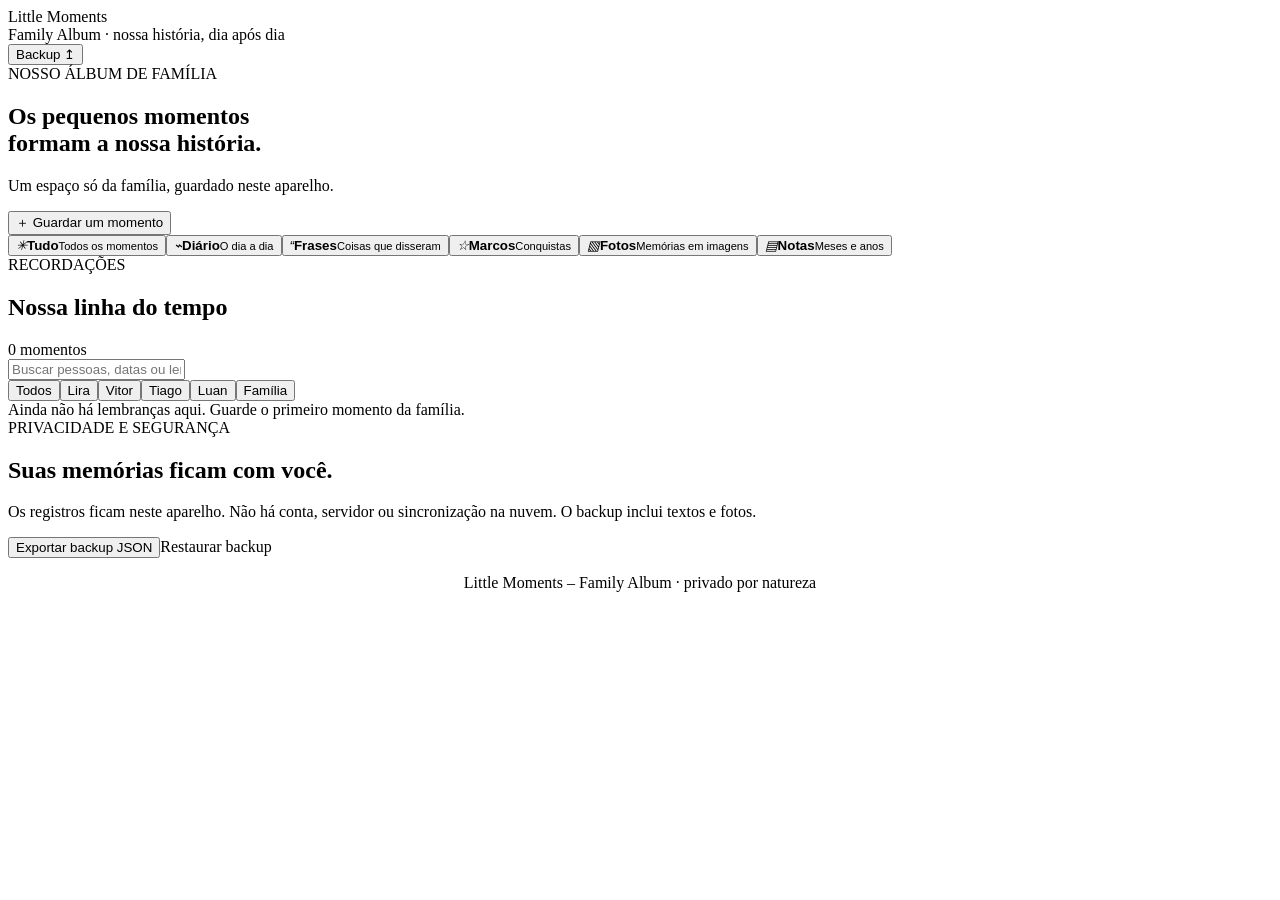
==== family-album/index.html @ c8107797 "Publish independent Family Album PWA" ====
<!doctype html>
<html lang="pt-BR"><head><meta charset="utf-8"><meta name="viewport" content="width=device-width,initial-scale=1,viewport-fit=cover"><meta name="theme-color" content="#f7f5f0"><meta name="description" content="Álbum privado de memórias da família"><link rel="manifest" href="./manifest.webmanifest"><title>Little Moments – Family Album</title>
<style>
:root{--bg:#f7f5f0;--paper:#fff;--sand:#eee9df;--ink:#34342f;--muted:#85847c;--line:#e8e5de;--accent:#807765;--dark:#655e50;--shadow:0 10px 30px rgba(45,40,30,.045}*{box-sizing:border-box}body{margin:0;background:var(--bg);color:var(--ink);font-family:Inter,-apple-system,BlinkMacSystemFont,"Segoe UI",sans-serif;line-height:1.5}.app{max-width:820px;margin:auto;padding:24px 18px 32px}.top{display:flex;justify-content:space-between;align-items:center;margin-bottom:22px}.brand{font:27px Georgia,serif}.sub,.muted,.small{color:var(--muted);font-size:12px}.panel{background:var(--paper);border:1px solid var(--line);border-radius:20px;box-shadow:var(--shadow)}.hero{padding:28px;background:linear-gradient(135deg,#fff,#f1eee7)}.eyebrow{font-size:10px;letter-spacing:1.6px;color:var(--muted);font-weight:700}.hero h1{font:400 clamp(29px,6vw,43px)/1.12 Georgia,serif;margin:14px 0 10px}.hero h1 span{color:#8b8375}.hero p{font-size:14px;color:var(--muted)}button{cursor:pointer;font:inherit}.primary,.secondary{border-radius:11px;padding:11px 15px;font-size:13px;font-weight:650}.primary{background:var(--dark);border:1px solid var(--dark);color:white}.secondary{background:white;border:1px solid #d9d4ca;color:var(--ink)}.cats{display:grid;grid-template-columns:repeat(3,1fr);gap:9px;margin:16px 0 30px}.cat{background:white;border:1px solid var(--line);border-radius:14px;padding:13px;text-align:left;min-height:88px;color:var(--ink)}.cat.active{background:#f0ece4;border-color:#d7d0c2}.cat b{display:block;font-size:13px}.cat small{color:var(--muted);font-size:11px}.cat i{display:block;color:var(--accent);font:22px Georgia;margin-bottom:5px}.heading{display:flex;justify-content:space-between;align-items:end;margin-bottom:12px}.heading h2{font-size:20px;margin:3px 0}.search{width:100%;padding:12px;border:1px solid var(--line);border-radius:11px;background:white;font:13px inherit}.filters{display:flex;gap:7px;overflow:auto;padding:11px 0}.filter{white-space:nowrap;border:1px solid var(--line);background:white;border-radius:30px;padding:7px 12px;font-size:11px;color:var(--muted)}.filter.active{background:#e9e4da;color:var(--ink)}.entries{display:grid;gap:9px}.entry{background:white;border:1px solid var(--line);border-radius:14px;padding:15px;display:grid;grid-template-columns:1fr auto;gap:8px}.meta{font-size:10px;color:var(--muted)}.tag{background:#f0ede7;border-radius:20px;padding:3px 8px;margin-left:6px}.entry h3{font-size:15px;margin:8px 0 3px}.entry p{font-size:13px;color:#77766f;white-space:pre-wrap;margin:0}.entry img{width:100%;max-height:250px;object-fit:cover;border-radius:9px;margin-top:10px}.tools button{border:0;background:none;color:var(--muted);font-size:18px}.empty{text-align:center;padding:25px;border:1px dashed #dcd7ce;border-radius:14px;color:var(--muted);font-size:13px}.backup{padding:20px;margin-top:28px}.backup p{font-size:12px;color:var(--muted)}.actions{display:flex;gap:8px;flex-wrap:wrap}dialog{width:min(540px,calc(100% - 24px));max-height:90dvh;border:1px solid var(--line);border-radius:18px;padding:22px;background:var(--bg);color:var(--ink)}dialog::backdrop{background:#24231f66}label{display:block;font-size:12px;font-weight:600;margin:12px 0}input,select,textarea{display:block;width:100%;margin-top:6px;padding:11px;border:1px solid #e2ded5;border-radius:10px;background:white;color:var(--ink);font:13px inherit}textarea{min-height:100px}.form-actions{display:flex;justify-content:flex-end;gap:8px;margin-top:18px}.toast{position:fixed;bottom:20px;left:50%;transform:translateX(-50%);background:#34342f;color:white;padding:10px 15px;border-radius:30px;font-size:12px;display:none}@media(max-width:480px){.app{padding:18px 14px}.cats{grid-template-columns:repeat(2,1fr)}.hero{padding:23px}.brand{font-size:24px}}
</style></head><body><main class="app">
<header class="top"><div><div class="brand">Little Moments</div><div class="sub">Family Album · nossa história, dia após dia</div></div><button class="secondary" id="backupTop">Backup ↥</button></header>
<section class="panel hero"><div class="eyebrow">NOSSO ÁLBUM DE FAMÍLIA</div><h1>Os pequenos momentos<br>formam <span>a nossa história.</span></h1><p>Um espaço só da família, guardado neste aparelho.</p><button class="primary" id="add">＋ Guardar um momento</button></section>
<section class="cats" id="cats"><button class="cat active" data-kind="all"><i>✳</i><b>Tudo</b><small>Todos os momentos</small></button><button class="cat" data-kind="diary"><i>⌁</i><b>Diário</b><small>O dia a dia</small></button><button class="cat" data-kind="quote"><i>“</i><b>Frases</b><small>Coisas que disseram</small></button><button class="cat" data-kind="milestone"><i>☆</i><b>Marcos</b><small>Conquistas</small></button><button class="cat" data-kind="photo"><i>▧</i><b>Fotos</b><small>Memórias em imagens</small></button><button class="cat" data-kind="note"><i>▤</i><b>Notas</b><small>Meses e anos</small></button></section>
<section><div class="heading"><div><div class="eyebrow">RECORDAÇÕES</div><h2>Nossa linha do tempo</h2></div><span class="small" id="count">0 momentos</span></div><input class="search" id="search" placeholder="Buscar pessoas, datas ou lembranças…"><div class="filters" id="people"><button class="filter active" data-person="all">Todos</button><button class="filter" data-person="Lira">Lira</button><button class="filter" data-person="Vitor">Vitor</button><button class="filter" data-person="Tiago">Tiago</button><button class="filter" data-person="Luan">Luan</button><button class="filter" data-person="Família">Família</button></div><div class="entries" id="entries"></div></section>
<section class="panel backup"><div class="eyebrow">PRIVACIDADE E SEGURANÇA</div><h2>Suas memórias ficam com você.</h2><p>Os registros ficam neste aparelho. Não há conta, servidor ou sincronização na nuvem. O backup inclui textos e fotos.</p><div class="actions"><button class="primary" id="export">Exportar backup JSON</button><label class="secondary">Restaurar backup<input id="import" type="file" accept="application/json,.json" hidden></label></div></section><p class="small" style="text-align:center">Little Moments – Family Album · privado por natureza</p></main>
<dialog id="editor"><form id="form"><div class="eyebrow">GUARDAR UMA LEMBRANÇA</div><h2 id="formTitle">Novo momento</h2><input id="id" type="hidden"><label>Tipo<select id="kind"><option value="diary">Diário</option><option value="quote">Frase / criança</option><option value="milestone">Marco importante</option><option value="photo">Foto</option><option value="note">Nota mensal ou anual</option></select></label><label>Título<input id="title" maxlength="120" placeholder="Ex.: Um domingo especial"></label><label>Data<input id="date" type="date" required></label><label>Quem aparece<select id="person"><option>Família</option><option>Lira</option><option>Vitor</option><option>Tiago</option><option>Luan</option></select></label><label>Conte a lembrança<textarea id="body" placeholder="O que aconteceu? O que você quer lembrar?"></textarea></label><label>Foto (opcional)<input id="photo" type="file" accept="image/*"></label><div class="form-actions"><button type="button" class="secondary" id="cancel">Cancelar</button><button class="primary">Salvar momento</button></div></form></dialog><div class="toast" id="toast"></div>
<script>
(()=>{'use strict';const DB='little-moments-family-db',STORE='memories',labels={diary:'Diário',quote:'Frase',milestone:'Marco',photo:'Foto',note:'Nota'};let db,rows=[],kind='all',person='all',oldPhoto=null;const $=id=>document.getElementById(id);function openDB(){return new Promise((ok,no)=>{const r=indexedDB.open(DB,1);r.onupgradeneeded=()=>r.result.createObjectStore(STORE,{keyPath:'id'});r.onsuccess=()=>ok(r.result);r.onerror=()=>no(r.error)})}function all(){return new Promise((ok,no)=>{const r=db.transaction(STORE).objectStore(STORE).getAll();r.onsuccess=()=>ok(r.result);r.onerror=()=>no(r.error)})}function save(x){return new Promise((ok,no)=>{const t=db.transaction(STORE,'readwrite');t.objectStore(STORE).put(x);t.oncomplete=ok;t.onerror=()=>no(t.error)})}function del(id){return new Promise((ok,no)=>{const t=db.transaction(STORE,'readwrite');t.objectStore(STORE).delete(id);t.oncomplete=ok;t.onerror=()=>no(t.error)})}function safe(s=''){return String(s).replace(/[&<>"']/g,c=>({'&':'&amp;','<':'&lt;','>':'&gt;','"':'&quot;',"'":'&#39;'}[c]))}function toast(s){$('toast').textContent=s;$('toast').style.display='block';setTimeout(()=>$('toast').style.display='none',2200)}function date(s){return s?new Date(s+'T12:00:00').toLocaleDateString('pt-BR',{day:'2-digit',month:'long',year:'numeric'}):''}async function refresh(){rows=(await all()).sort((a,b)=>b.date.localeCompare(a.date)||b.updated-a.updated);render()}function render(){const q=$('search').value.toLocaleLowerCase('pt-BR'),list=rows.filter(x=>(kind==='all'||x.kind===kind)&&(person==='all'||x.person===person)&&(!q||[x.title,x.body,x.person,x.date,labels[x.kind]].join(' ').toLocaleLowerCase('pt-BR').includes(q)));$('count').textContent=list.length+' momentos';$('entries').innerHTML=list.length?list.map(x=>'<article class="entry"><div><div class="meta">'+date(x.date)+' <span class="tag">'+(labels[x.kind]||'Momento')+'</span></div><h3>'+safe(x.title||labels[x.kind]||'Lembrança')+'</h3>'+(x.body?'<p>'+safe(x.body)+'</p>':'')+(x.photo?'<img alt="Foto da lembrança" src="'+URL.createObjectURL(x.photo)+'">':'')+'<div class="small">'+safe(x.person||'Família')+'</div></div><div class="tools"><button data-edit="'+x.id+'">✎</button><button data-del="'+x.id+'">×</button></div></article>').join(''):'<div class="empty">Ainda não há lembranças aqui. Guarde o primeiro momento da família.</div>'}function newItem(){ $('form').reset();$('id').value='';$('formTitle').textContent='Novo momento';$('date').value=new Date().toISOString().slice(0,10);$('person').value='Família';oldPhoto=null;$('editor').showModal()}$('add').onclick=newItem;$('backupTop').onclick=()=>$('export').click();$('cancel').onclick=()=>$('editor').close();$('search').oninput=render;$('cats').onclick=e=>{const b=e.target.closest('[data-kind]');if(!b)return;kind=b.dataset.kind;document.querySelectorAll('.cat').forEach(x=>x.classList.toggle('active',x===b));render()};$('people').onclick=e=>{const b=e.target.closest('[data-person]');if(!b)return;person=b.dataset.person;document.querySelectorAll('.filter').forEach(x=>x.classList.toggle('active',x===b));render()};$('entries').onclick=async e=>{const d=e.target.closest('[data-del]'),ed=e.target.closest('[data-edit]');if(d&&confirm('Excluir esta lembrança?')){await del(d.dataset.del);await refresh()}if(ed){const x=rows.find(a=>a.id===ed.dataset.edit);$('id').value=x.id;$('kind').value=x.kind;$('title').value=x.title||'';$('date').value=x.date;$('person').value=x.person||'Família';$('body').value=x.body||'';oldPhoto=x.photo||null;$('formTitle').textContent='Editar momento';$('editor').showModal()}};$('form').onsubmit=async e=>{e.preventDefault();const id=$('id').value||crypto.randomUUID(),prev=rows.find(x=>x.id===id),file=$('photo').files[0];await save({id,kind:$('kind').value,title:$('title').value.trim(),date:$('date').value,person:$('person').value,body:$('body').value.trim(),photo:file||oldPhoto||null,created:prev?.created||Date.now(),updated:Date.now()});$('editor').close();await refresh();toast('Salvo neste aparelho.')};function blobData(b){return new Promise((ok,no)=>{const r=new FileReader();r.onload=()=>ok({data:r.result,type:b.type});r.onerror=no;r.readAsDataURL(b)})}function dataBlob(x){return fetch(x.data).then(r=>r.blob())}$('export').onclick=async()=>{const memories=await all(),payload={format:'little-moments-family-album',version:1,exportedAt:new Date().toISOString(),memories:await Promise.all(memories.map(async x=>({...x,photo:x.photo?await blobData(x.photo):null})))};const url=URL.createObjectURL(new Blob([JSON.stringify(payload)],{type:'application/json'})),a=document.createElement('a');a.href=url;a.download='little-moments-family-backup-'+new Date().toISOString().slice(0,10)+'.json';a.click();URL.revokeObjectURL(url)};$('import').onchange=async e=>{try{const data=JSON.parse(await e.target.files[0].text());if(data.format!=='little-moments-family-album'||!Array.isArray(data.memories))throw Error('Backup não reconhecido.');if(confirm('Restaurar '+data.memories.length+' lembranças?'))for(const x of data.memories)await save({...x,photo:x.photo?await dataBlob(x.photo):null});await refresh();toast('Backup restaurado.')}catch(err){alert(err.message)}finally{e.target.value=''}};(async()=>{db=await openDB();await refresh();if('serviceWorker'in navigator)navigator.serviceWorker.register('./sw.js').catch(()=>{})})().catch(e=>{console.error(e);toast('Erro ao abrir o álbum.')})})();
</script></body></html>
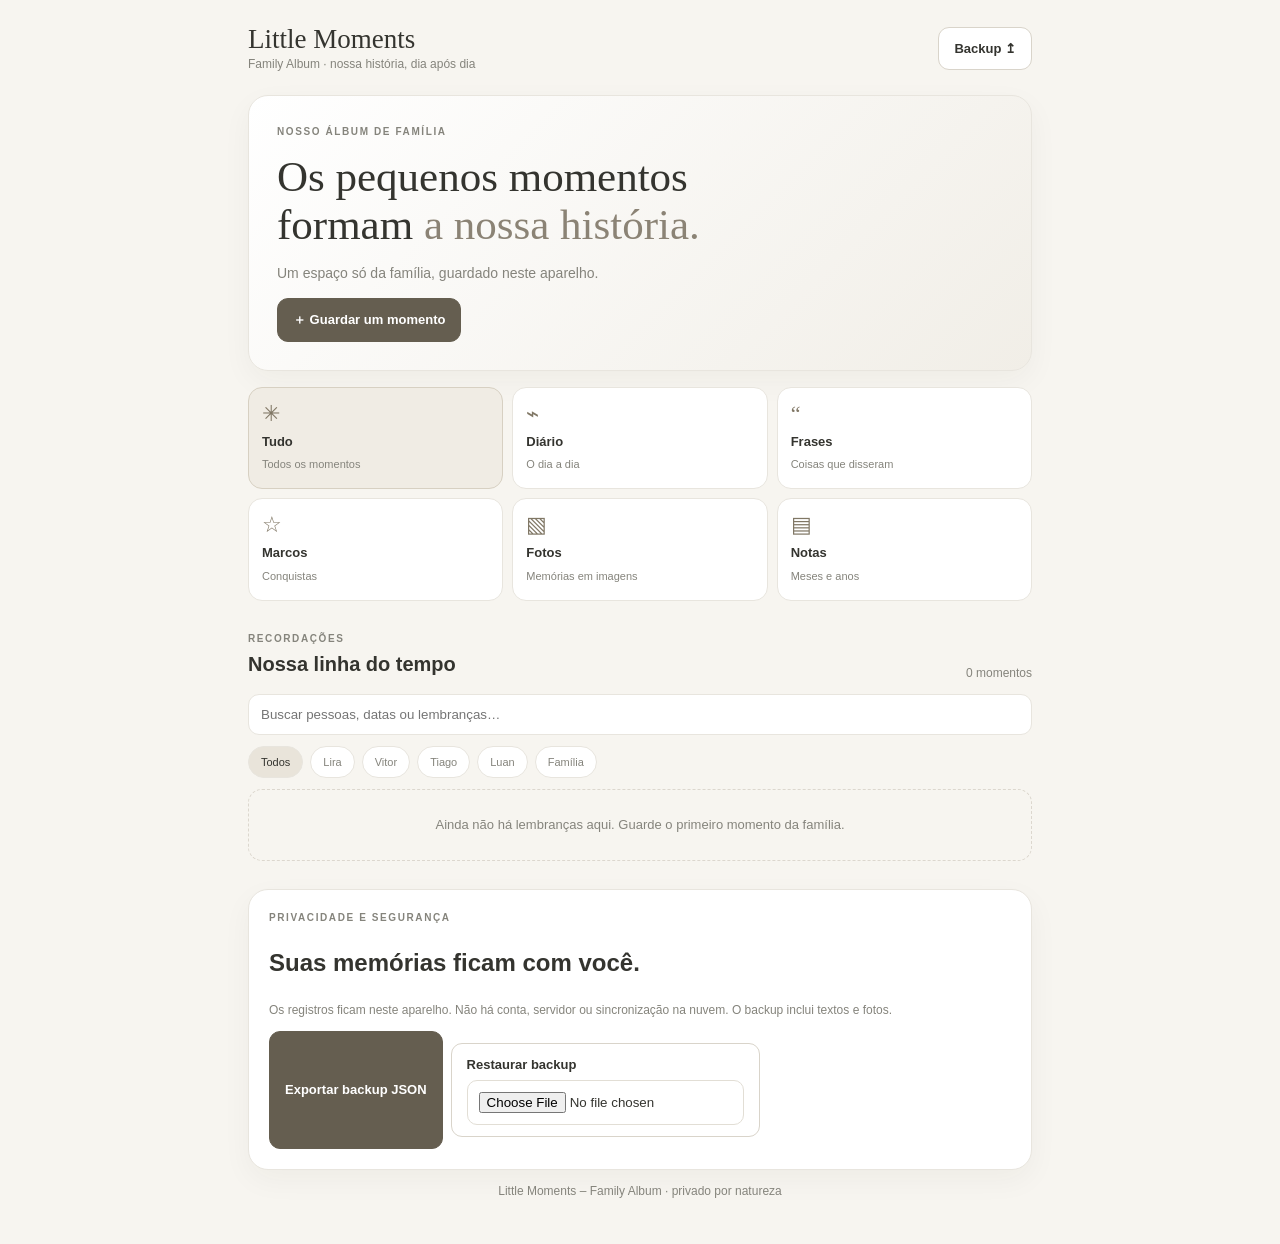
==== commit dbb1710a: "Fix family album stylesheet" ====
--- a/family-album/index.html
+++ b/family-album/index.html
@@ -1,7 +1,7 @@
 <!doctype html>
 <html lang="pt-BR"><head><meta charset="utf-8"><meta name="viewport" content="width=device-width,initial-scale=1,viewport-fit=cover"><meta name="theme-color" content="#f7f5f0"><meta name="description" content="Álbum privado de memórias da família"><link rel="manifest" href="./manifest.webmanifest"><title>Little Moments – Family Album</title>
 <style>
-:root{--bg:#f7f5f0;--paper:#fff;--sand:#eee9df;--ink:#34342f;--muted:#85847c;--line:#e8e5de;--accent:#807765;--dark:#655e50;--shadow:0 10px 30px rgba(45,40,30,.045}*{box-sizing:border-box}body{margin:0;background:var(--bg);color:var(--ink);font-family:Inter,-apple-system,BlinkMacSystemFont,"Segoe UI",sans-serif;line-height:1.5}.app{max-width:820px;margin:auto;padding:24px 18px 32px}.top{display:flex;justify-content:space-between;align-items:center;margin-bottom:22px}.brand{font:27px Georgia,serif}.sub,.muted,.small{color:var(--muted);font-size:12px}.panel{background:var(--paper);border:1px solid var(--line);border-radius:20px;box-shadow:var(--shadow)}.hero{padding:28px;background:linear-gradient(135deg,#fff,#f1eee7)}.eyebrow{font-size:10px;letter-spacing:1.6px;color:var(--muted);font-weight:700}.hero h1{font:400 clamp(29px,6vw,43px)/1.12 Georgia,serif;margin:14px 0 10px}.hero h1 span{color:#8b8375}.hero p{font-size:14px;color:var(--muted)}button{cursor:pointer;font:inherit}.primary,.secondary{border-radius:11px;padding:11px 15px;font-size:13px;font-weight:650}.primary{background:var(--dark);border:1px solid var(--dark);color:white}.secondary{background:white;border:1px solid #d9d4ca;color:var(--ink)}.cats{display:grid;grid-template-columns:repeat(3,1fr);gap:9px;margin:16px 0 30px}.cat{background:white;border:1px solid var(--line);border-radius:14px;padding:13px;text-align:left;min-height:88px;color:var(--ink)}.cat.active{background:#f0ece4;border-color:#d7d0c2}.cat b{display:block;font-size:13px}.cat small{color:var(--muted);font-size:11px}.cat i{display:block;color:var(--accent);font:22px Georgia;margin-bottom:5px}.heading{display:flex;justify-content:space-between;align-items:end;margin-bottom:12px}.heading h2{font-size:20px;margin:3px 0}.search{width:100%;padding:12px;border:1px solid var(--line);border-radius:11px;background:white;font:13px inherit}.filters{display:flex;gap:7px;overflow:auto;padding:11px 0}.filter{white-space:nowrap;border:1px solid var(--line);background:white;border-radius:30px;padding:7px 12px;font-size:11px;color:var(--muted)}.filter.active{background:#e9e4da;color:var(--ink)}.entries{display:grid;gap:9px}.entry{background:white;border:1px solid var(--line);border-radius:14px;padding:15px;display:grid;grid-template-columns:1fr auto;gap:8px}.meta{font-size:10px;color:var(--muted)}.tag{background:#f0ede7;border-radius:20px;padding:3px 8px;margin-left:6px}.entry h3{font-size:15px;margin:8px 0 3px}.entry p{font-size:13px;color:#77766f;white-space:pre-wrap;margin:0}.entry img{width:100%;max-height:250px;object-fit:cover;border-radius:9px;margin-top:10px}.tools button{border:0;background:none;color:var(--muted);font-size:18px}.empty{text-align:center;padding:25px;border:1px dashed #dcd7ce;border-radius:14px;color:var(--muted);font-size:13px}.backup{padding:20px;margin-top:28px}.backup p{font-size:12px;color:var(--muted)}.actions{display:flex;gap:8px;flex-wrap:wrap}dialog{width:min(540px,calc(100% - 24px));max-height:90dvh;border:1px solid var(--line);border-radius:18px;padding:22px;background:var(--bg);color:var(--ink)}dialog::backdrop{background:#24231f66}label{display:block;font-size:12px;font-weight:600;margin:12px 0}input,select,textarea{display:block;width:100%;margin-top:6px;padding:11px;border:1px solid #e2ded5;border-radius:10px;background:white;color:var(--ink);font:13px inherit}textarea{min-height:100px}.form-actions{display:flex;justify-content:flex-end;gap:8px;margin-top:18px}.toast{position:fixed;bottom:20px;left:50%;transform:translateX(-50%);background:#34342f;color:white;padding:10px 15px;border-radius:30px;font-size:12px;display:none}@media(max-width:480px){.app{padding:18px 14px}.cats{grid-template-columns:repeat(2,1fr)}.hero{padding:23px}.brand{font-size:24px}}
+:root{--bg:#f7f5f0;--paper:#fff;--sand:#eee9df;--ink:#34342f;--muted:#85847c;--line:#e8e5de;--accent:#807765;--dark:#655e50;--shadow:0 10px 30px rgba(45,40,30,.045)}*{box-sizing:border-box}body{margin:0;background:var(--bg);color:var(--ink);font-family:Inter,-apple-system,BlinkMacSystemFont,"Segoe UI",sans-serif;line-height:1.5}.app{max-width:820px;margin:auto;padding:24px 18px 32px}.top{display:flex;justify-content:space-between;align-items:center;margin-bottom:22px}.brand{font:27px Georgia,serif}.sub,.muted,.small{color:var(--muted);font-size:12px}.panel{background:var(--paper);border:1px solid var(--line);border-radius:20px;box-shadow:var(--shadow)}.hero{padding:28px;background:linear-gradient(135deg,#fff,#f1eee7)}.eyebrow{font-size:10px;letter-spacing:1.6px;color:var(--muted);font-weight:700}.hero h1{font:400 clamp(29px,6vw,43px)/1.12 Georgia,serif;margin:14px 0 10px}.hero h1 span{color:#8b8375}.hero p{font-size:14px;color:var(--muted)}button{cursor:pointer;font:inherit}.primary,.secondary{border-radius:11px;padding:11px 15px;font-size:13px;font-weight:650}.primary{background:var(--dark);border:1px solid var(--dark);color:white}.secondary{background:white;border:1px solid #d9d4ca;color:var(--ink)}.cats{display:grid;grid-template-columns:repeat(3,1fr);gap:9px;margin:16px 0 30px}.cat{background:white;border:1px solid var(--line);border-radius:14px;padding:13px;text-align:left;min-height:88px;color:var(--ink)}.cat.active{background:#f0ece4;border-color:#d7d0c2}.cat b{display:block;font-size:13px}.cat small{color:var(--muted);font-size:11px}.cat i{display:block;color:var(--accent);font:22px Georgia;margin-bottom:5px}.heading{display:flex;justify-content:space-between;align-items:end;margin-bottom:12px}.heading h2{font-size:20px;margin:3px 0}.search{width:100%;padding:12px;border:1px solid var(--line);border-radius:11px;background:white;font:13px inherit}.filters{display:flex;gap:7px;overflow:auto;padding:11px 0}.filter{white-space:nowrap;border:1px solid var(--line);background:white;border-radius:30px;padding:7px 12px;font-size:11px;color:var(--muted)}.filter.active{background:#e9e4da;color:var(--ink)}.entries{display:grid;gap:9px}.entry{background:white;border:1px solid var(--line);border-radius:14px;padding:15px;display:grid;grid-template-columns:1fr auto;gap:8px}.meta{font-size:10px;color:var(--muted)}.tag{background:#f0ede7;border-radius:20px;padding:3px 8px;margin-left:6px}.entry h3{font-size:15px;margin:8px 0 3px}.entry p{font-size:13px;color:#77766f;white-space:pre-wrap;margin:0}.entry img{width:100%;max-height:250px;object-fit:cover;border-radius:9px;margin-top:10px}.tools button{border:0;background:none;color:var(--muted);font-size:18px}.empty{text-align:center;padding:25px;border:1px dashed #dcd7ce;border-radius:14px;color:var(--muted);font-size:13px}.backup{padding:20px;margin-top:28px}.backup p{font-size:12px;color:var(--muted)}.actions{display:flex;gap:8px;flex-wrap:wrap}dialog{width:min(540px,calc(100% - 24px));max-height:90dvh;border:1px solid var(--line);border-radius:18px;padding:22px;background:var(--bg);color:var(--ink)}dialog::backdrop{background:#24231f66}label{display:block;font-size:12px;font-weight:600;margin:12px 0}input,select,textarea{display:block;width:100%;margin-top:6px;padding:11px;border:1px solid #e2ded5;border-radius:10px;background:white;color:var(--ink);font:13px inherit}textarea{min-height:100px}.form-actions{display:flex;justify-content:flex-end;gap:8px;margin-top:18px}.toast{position:fixed;bottom:20px;left:50%;transform:translateX(-50%);background:#34342f;color:white;padding:10px 15px;border-radius:30px;font-size:12px;display:none}@media(max-width:480px){.app{padding:18px 14px}.cats{grid-template-columns:repeat(2,1fr)}.hero{padding:23px}.brand{font-size:24px}}
 </style></head><body><main class="app">
 <header class="top"><div><div class="brand">Little Moments</div><div class="sub">Family Album · nossa história, dia após dia</div></div><button class="secondary" id="backupTop">Backup ↥</button></header>
 <section class="panel hero"><div class="eyebrow">NOSSO ÁLBUM DE FAMÍLIA</div><h1>Os pequenos momentos<br>formam <span>a nossa história.</span></h1><p>Um espaço só da família, guardado neste aparelho.</p><button class="primary" id="add">＋ Guardar um momento</button></section>
